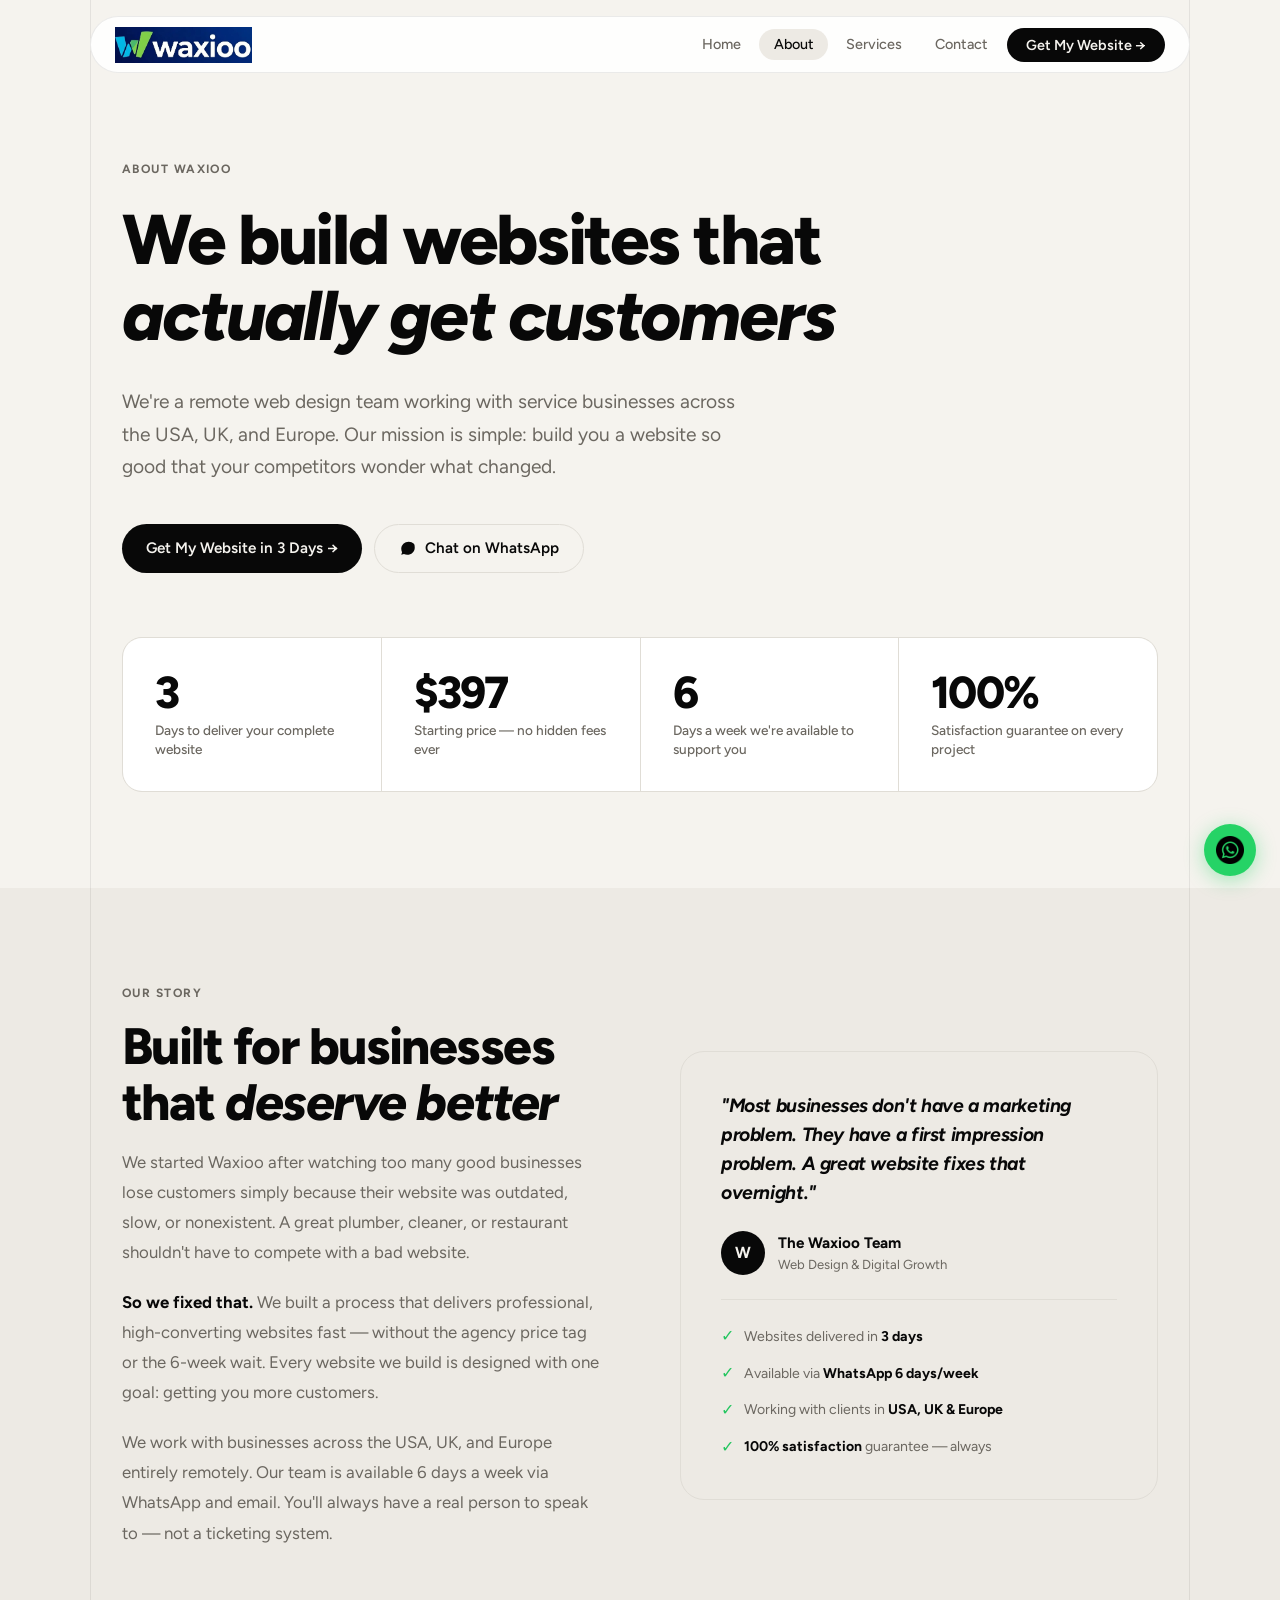
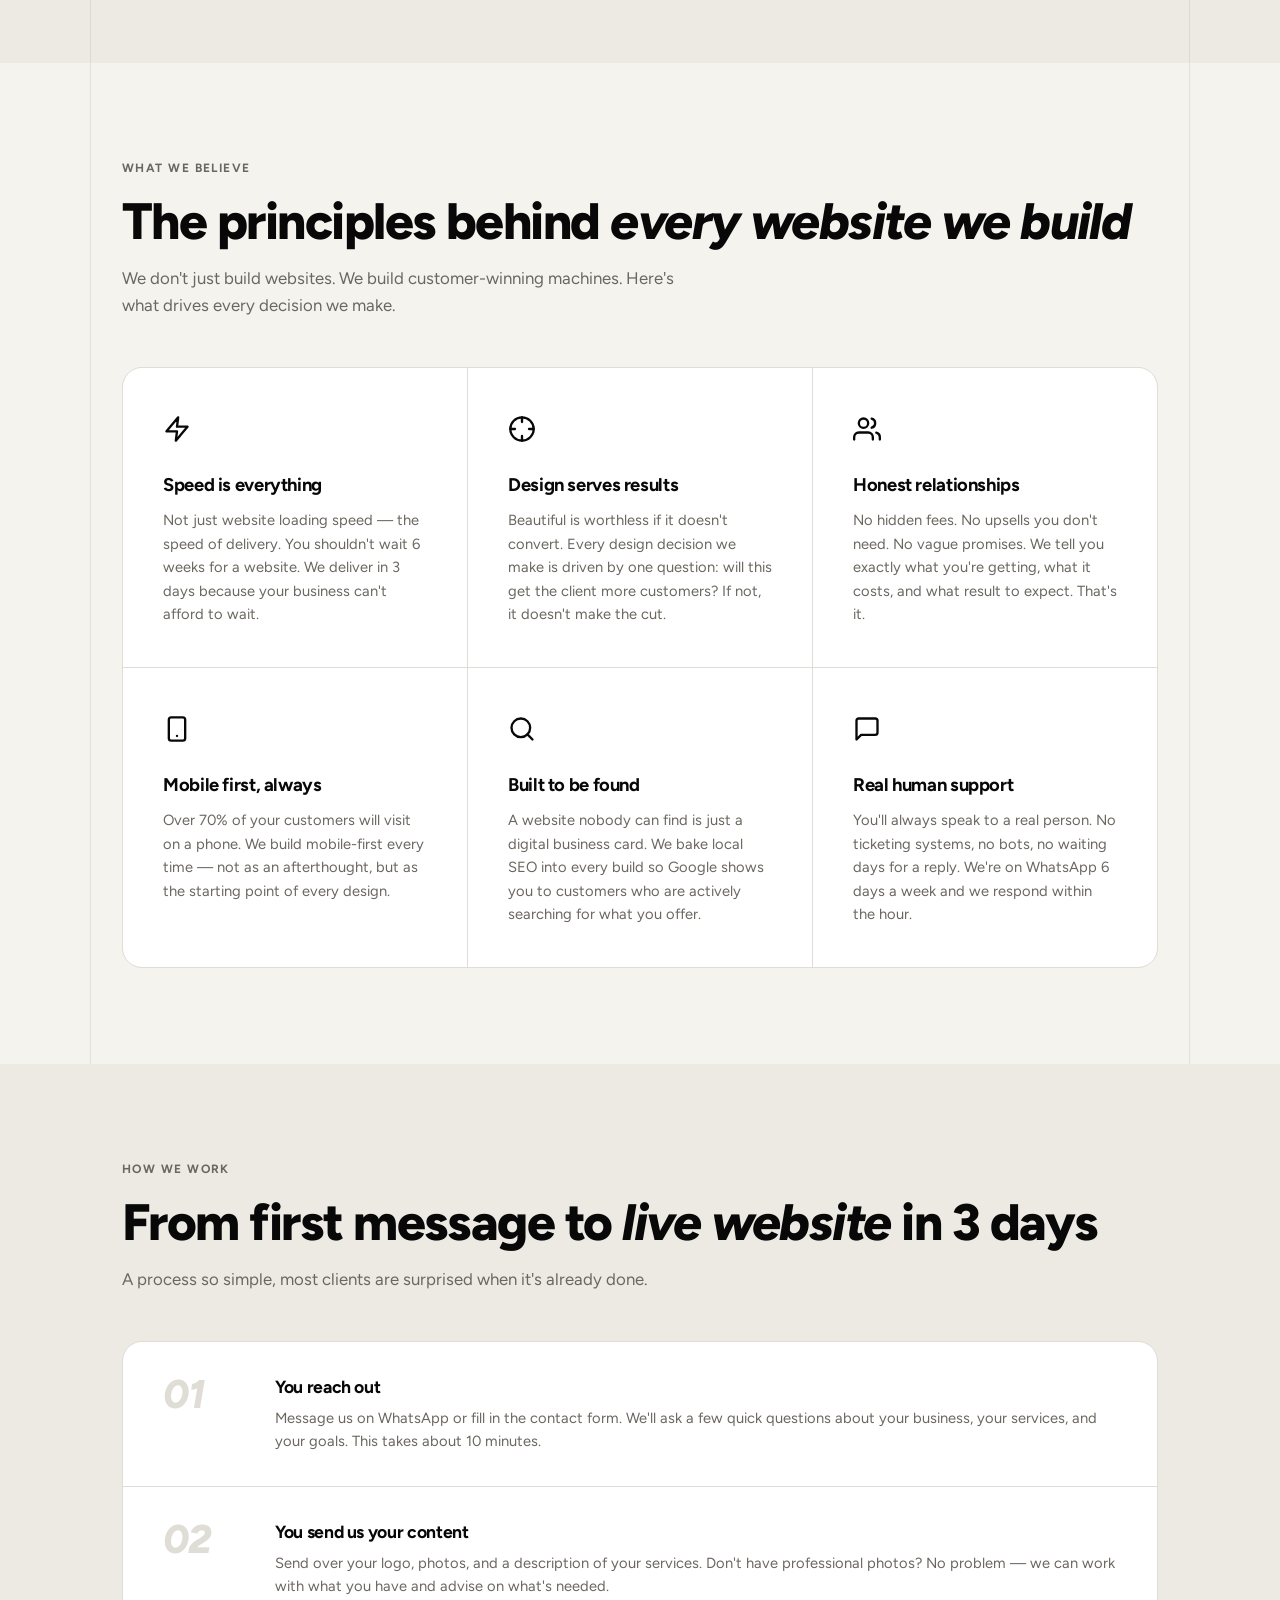
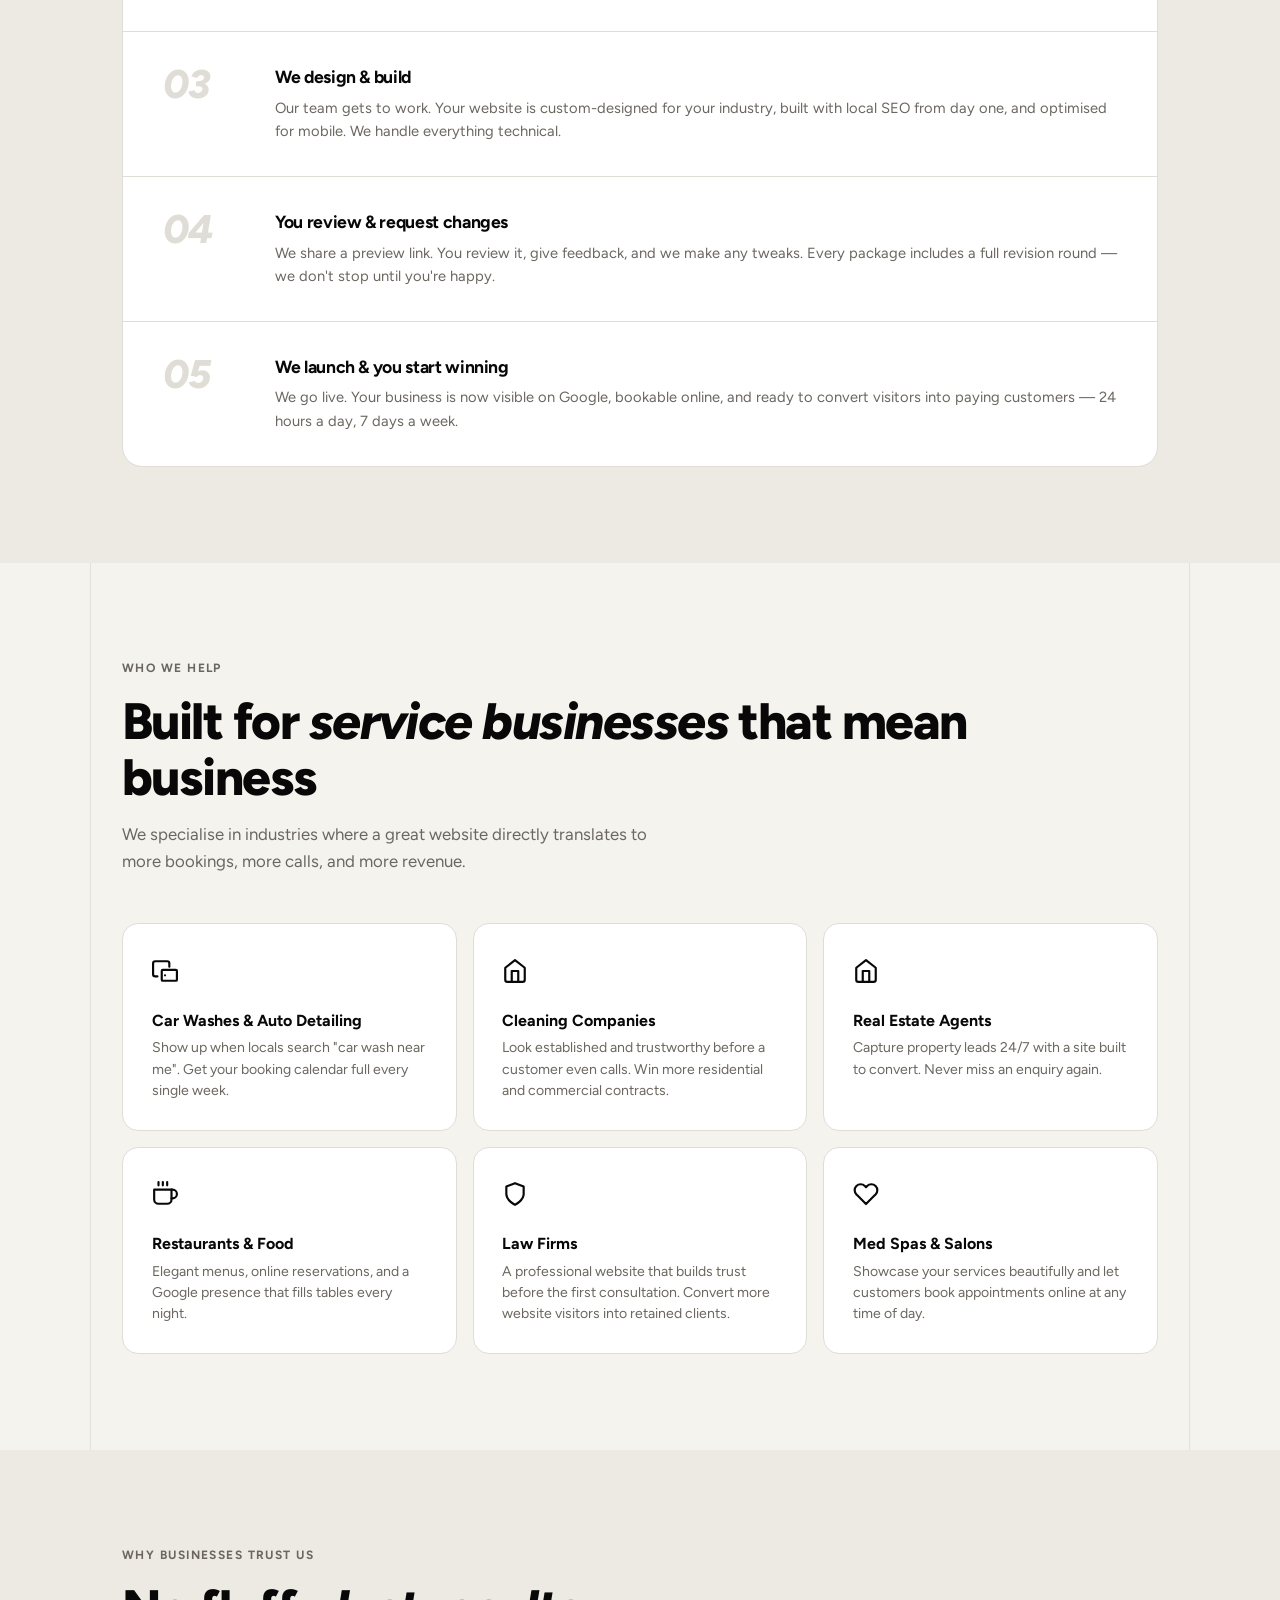
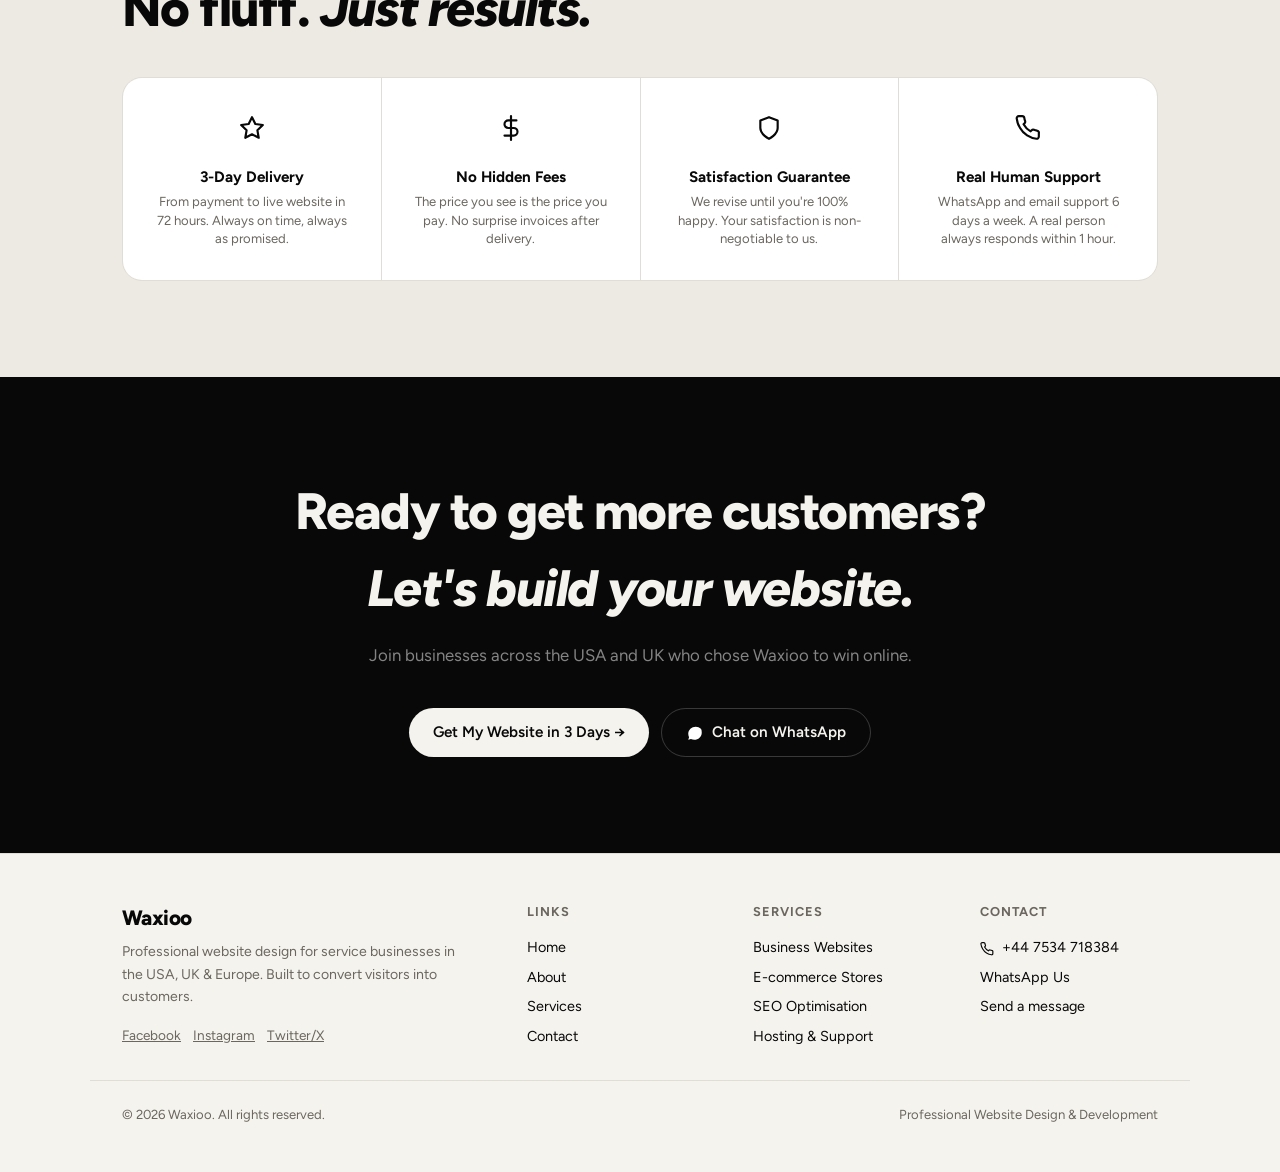
==== about/index.html @ d9176984 "Add files via upload" ====
<!DOCTYPE html>
<html lang="en">
<head>
  <meta charset="UTF-8" />
  <meta name="viewport" content="width=device-width, initial-scale=1.0" />
  <meta name="description" content="About Waxioo — We build high-converting websites for service businesses in the USA & UK. Fast, professional, and delivered in 3 days." />
  <meta property="og:title" content="About Waxioo | Professional Web Design" />
  <meta property="og:url" content="https://waxioo.com/about" />
  <title>About Waxioo | Professional Web Design</title>
  <link rel="icon" href="../favicon.png" type="image/png">

  <script async src="https://www.googletagmanager.com/gtag/js?id=G-94SELJ5WSD"></script>
  <script>
    window.dataLayer = window.dataLayer || [];
    function gtag() { dataLayer.push(arguments); }
    gtag('js', new Date());
    gtag('config', 'G-94SELJ5WSD');
  </script>

  <link rel="preconnect" href="https://fonts.googleapis.com">
  <link rel="preconnect" href="https://fonts.gstatic.com" crossorigin>
  <link href="https://fonts.googleapis.com/css2?family=Figtree:ital,wght@0,300;0,400;0,500;0,600;0,700;0,800;1,400;1,600;1,700&display=swap" rel="stylesheet">

  <style>
    *, *::before, *::after { box-sizing: border-box; margin: 0; padding: 0; }

    :root {
      --black: #080808;
      --white: #F5F3EE;
      --white-pure: #ffffff;
      --gray: #EDEAE4;
      --gray2: #E0DDD6;
      --muted: #6b6760;
      --grid-line: rgba(0,0,0,0.07);
      --max: 1100px;
      --pad: 2rem;
    }

    html { scroll-behavior: smooth; }

    body {
      font-family: 'Figtree', -apple-system, sans-serif;
      background: var(--white);
      color: var(--black);
      overflow-x: hidden;
      line-height: 1.5;
    }

    /* Grid lines */
    .grid-wrap { position: relative; }
    .grid-line-left, .grid-line-right {
      position: absolute; top: 0; bottom: 0; width: 1px;
      background: var(--grid-line); pointer-events: none; z-index: 0;
    }
    .grid-line-left  { left: calc((100% - var(--max)) / 2); }
    .grid-line-right { right: calc((100% - var(--max)) / 2); }

    /* NAV */
    .nav {
      position: fixed; top: 1rem; left: 50%; transform: translateX(-50%);
      width: calc(100% - 3rem); max-width: var(--max); z-index: 1000;
      background: rgba(255,255,255,0.88); backdrop-filter: blur(20px);
      -webkit-backdrop-filter: blur(20px); border: 1px solid rgba(0,0,0,0.08);
      border-radius: 100px; padding: 0.6rem 1.5rem;
      display: flex; align-items: center; justify-content: space-between; gap: 1rem;
    }
    .nav-logo { text-decoration: none; display: flex; align-items: center; }
    .nav-logo img { height: 36px; width: auto; display: block; }
    .nav-links { display: flex; align-items: center; gap: 0.25rem; list-style: none; }
    .nav-links a { text-decoration: none; color: var(--muted); font-size: 0.9rem; font-weight: 500; padding: 0.4rem 0.9rem; border-radius: 100px; transition: all 0.15s; }
    .nav-links a:hover, .nav-links a.active { color: var(--black); background: var(--gray); }
    .nav-cta { background: var(--black) !important; color: var(--white) !important; font-weight: 600 !important; padding: 0.5rem 1.2rem !important; }
    .nav-cta:hover { background: #333 !important; }
    .menu-toggle { display: none; flex-direction: column; gap: 5px; background: none; border: none; cursor: pointer; padding: 4px; }
    .menu-toggle span { display: block; width: 22px; height: 2px; background: var(--black); border-radius: 2px; transition: all 0.3s; }

    /* HERO */
    .hero {
      padding: 10rem var(--pad) 6rem;
      max-width: var(--max);
      margin: 0 auto;
      position: relative;
      z-index: 1;
    }

    .hero-eyebrow {
      font-size: 0.75rem; font-weight: 700; letter-spacing: 0.12em;
      text-transform: uppercase; color: var(--muted); margin-bottom: 1.5rem;
    }

    .hero h1 {
      font-size: clamp(2.8rem, 5.5vw, 5rem);
      font-weight: 800; line-height: 1.08;
      letter-spacing: -0.03em; margin-bottom: 2rem;
    }

    .hero h1 em { font-style: italic; }

    .hero-lead {
      font-size: 1.2rem; color: var(--muted); line-height: 1.7;
      max-width: 640px; margin-bottom: 2.5rem;
    }

    .hero-stats {
      display: grid;
      grid-template-columns: repeat(4, 1fr);
      gap: 1px;
      background: var(--gray2);
      border: 1.5px solid var(--gray2);
      border-radius: 20px;
      overflow: hidden;
      margin-top: 4rem;
    }

    .stat-card {
      background: var(--white-pure);
      padding: 2rem;
    }

    .stat-num {
      font-size: 2.8rem; font-weight: 800;
      letter-spacing: -0.04em; line-height: 1;
      margin-bottom: 0.4rem;
    }

    .stat-label {
      font-size: 0.85rem; color: var(--muted); font-weight: 500; line-height: 1.4;
    }

    /* SECTIONS */
    .section { padding: 6rem 0; position: relative; }

    .section-inner {
      max-width: var(--max); margin: 0 auto;
      padding: 0 var(--pad); position: relative; z-index: 1;
    }

    .eyebrow {
      font-size: 0.75rem; font-weight: 700; letter-spacing: 0.12em;
      text-transform: uppercase; color: var(--muted); margin-bottom: 1rem;
    }

    .section-title {
      font-size: clamp(2rem, 4vw, 3.2rem); font-weight: 800;
      letter-spacing: -0.03em; line-height: 1.1; margin-bottom: 1rem;
    }

    .section-title em { font-style: italic; }

    .section-sub {
      color: var(--muted); font-size: 1.05rem;
      max-width: 560px; line-height: 1.6; margin-bottom: 3rem;
    }

    /* STORY SECTION */
    .story-grid {
      display: grid;
      grid-template-columns: 1fr 1fr;
      gap: 5rem;
      align-items: center;
    }

    .story-text p {
      font-size: 1.05rem; color: var(--muted);
      line-height: 1.8; margin-bottom: 1.2rem;
    }

    .story-text p strong { color: var(--black); font-weight: 700; }

    .story-card {
      background: var(--gray);
      border: 1.5px solid var(--gray2);
      border-radius: 24px;
      padding: 2.5rem;
    }

    .story-card-quote {
      font-size: 1.2rem; font-weight: 700;
      line-height: 1.5; letter-spacing: -0.02em;
      margin-bottom: 1.5rem;
      font-style: italic;
    }

    .story-card-author {
      display: flex; align-items: center; gap: 0.8rem;
    }

    .author-avatar {
      width: 44px; height: 44px; border-radius: 50%;
      background: var(--black); color: var(--white);
      display: flex; align-items: center; justify-content: center;
      font-weight: 700; font-size: 1rem; flex-shrink: 0;
    }

    .author-name { font-size: 0.95rem; font-weight: 700; }
    .author-title { font-size: 0.82rem; color: var(--muted); }

    /* VALUES */
    .values-grid {
      display: grid;
      grid-template-columns: repeat(3, 1fr);
      gap: 1px;
      background: var(--gray2);
      border: 1.5px solid var(--gray2);
      border-radius: 20px;
      overflow: hidden;
    }

    .value-card {
      background: var(--white-pure);
      padding: 2.5rem;
    }

    .value-icon { font-size: 2rem; margin-bottom: 1rem; }

    .value-card h3 {
      font-size: 1.15rem; font-weight: 700;
      letter-spacing: -0.02em; margin-bottom: 0.6rem;
    }

    .value-card p {
      font-size: 0.92rem; color: var(--muted);
      line-height: 1.6; margin: 0;
    }

    /* PROCESS */
    .process-list {
      display: flex;
      flex-direction: column;
      gap: 1px;
      background: var(--gray2);
      border: 1.5px solid var(--gray2);
      border-radius: 20px;
      overflow: hidden;
    }

    .process-item {
      background: var(--white-pure);
      padding: 2rem 2.5rem;
      display: grid;
      grid-template-columns: 80px 1fr;
      gap: 2rem;
      align-items: start;
      transition: background 0.15s;
    }

    .process-item:hover { background: var(--gray); }

    .process-num {
      font-size: 2.5rem; font-weight: 800;
      color: var(--gray2); font-style: italic;
      letter-spacing: -0.03em; line-height: 1;
    }

    .process-content h3 {
      font-size: 1.1rem; font-weight: 700;
      margin-bottom: 0.4rem; letter-spacing: -0.02em;
    }

    .process-content p {
      font-size: 0.92rem; color: var(--muted);
      line-height: 1.6; margin: 0;
    }

    /* WHO WE SERVE */
    .niches-grid {
      display: grid;
      grid-template-columns: repeat(3, 1fr);
      gap: 1rem;
    }

    .niche-card {
      border: 1.5px solid var(--gray2);
      border-radius: 16px;
      padding: 1.8rem;
      transition: border-color 0.2s, box-shadow 0.2s;
    }

    .niche-card:hover {
      border-color: #ccc;
      box-shadow: 0 4px 20px rgba(0,0,0,0.06);
    }

    .niche-icon { font-size: 1.8rem; margin-bottom: 0.8rem; }
    .niche-card h3 { font-size: 1rem; font-weight: 700; margin-bottom: 0.3rem; }
    .niche-card p { font-size: 0.88rem; color: var(--muted); margin: 0; line-height: 1.5; }

    /* TRUST BADGES */
    .trust-grid {
      display: grid;
      grid-template-columns: repeat(4, 1fr);
      gap: 1px;
      background: var(--gray2);
      border: 1.5px solid var(--gray2);
      border-radius: 20px;
      overflow: hidden;
    }

    .trust-card {
      background: var(--white-pure);
      padding: 2rem;
      text-align: center;
    }

    .trust-icon { font-size: 1.8rem; margin-bottom: 0.8rem; }
    .trust-card h3 { font-size: 0.95rem; font-weight: 700; margin-bottom: 0.3rem; }
    .trust-card p { font-size: 0.82rem; color: var(--muted); margin: 0; line-height: 1.4; }

    /* CTA BOTTOM */
    .cta-section {
      background: var(--black); color: var(--white);
      padding: 6rem 0; text-align: center;
    }

    .cta-section h2 {
      font-size: clamp(2rem, 4vw, 3.5rem); font-weight: 800;
      letter-spacing: -0.03em; margin-bottom: 1rem; color: var(--white);
    }

    .cta-section h2 em { font-style: italic; }

    .cta-section p { color: rgba(255,255,255,0.5); font-size: 1.05rem; margin-bottom: 2.5rem; }

    .cta-buttons { display: flex; gap: 0.75rem; justify-content: center; flex-wrap: wrap; }

    .btn {
      display: inline-flex; align-items: center; gap: 0.5rem;
      padding: 0.75rem 1.5rem; border-radius: 100px; font-size: 0.95rem;
      font-weight: 600; text-decoration: none; transition: all 0.15s ease;
      white-space: nowrap; font-family: inherit; cursor: pointer; border: none;
    }

    .btn-white { background: var(--white); color: var(--black); }
    .btn-white:hover { background: #eee; transform: translateY(-1px); }
    .btn-ghost { background: transparent; color: var(--white); border: 1.5px solid rgba(255,255,255,0.2); }
    .btn-ghost:hover { border-color: rgba(255,255,255,0.5); }
    .btn-black { background: var(--black); color: var(--white); }
    .btn-black:hover { background: #222; transform: translateY(-1px); }
    .btn-outline { background: transparent; color: var(--black); border: 1.5px solid var(--gray2); }
    .btn-outline:hover { background: var(--gray); }

    /* FOOTER */
    .footer { border-top: 1px solid var(--gray2); padding: 3rem 0; }
    .footer-inner {
      max-width: var(--max); margin: 0 auto; padding: 0 var(--pad);
      display: grid; grid-template-columns: 2fr 1fr 1fr 1fr; gap: 3rem;
    }
    .footer-brand h3 { font-size: 1.3rem; font-weight: 800; letter-spacing: -0.03em; margin-bottom: 0.5rem; }
    .footer-brand p { font-size: 0.88rem; color: var(--muted); line-height: 1.6; margin-bottom: 1rem; }
    .footer-col h4 { font-size: 0.8rem; font-weight: 700; letter-spacing: 0.08em; text-transform: uppercase; color: var(--muted); margin-bottom: 1rem; }
    .footer-col ul { list-style: none; display: flex; flex-direction: column; gap: 0.5rem; }
    .footer-col ul li a { text-decoration: none; font-size: 0.9rem; color: var(--black); transition: color 0.15s; }
    .footer-col ul li a:hover { color: var(--muted); }
    .footer-col ul li { font-size: 0.9rem; color: var(--black); }
    .footer-bottom {
      max-width: var(--max); margin: 2rem auto 0; padding: 1.5rem var(--pad) 0;
      border-top: 1px solid var(--gray2); display: flex;
      justify-content: space-between; align-items: center;
      font-size: 0.82rem; color: var(--muted);
    }

    /* WHATSAPP FLOAT */
    .wa-float {
      position: fixed; bottom: 1.5rem; right: 1.5rem; z-index: 999;
      width: 52px; height: 52px; background: #25d366; border-radius: 50%;
      display: flex; align-items: center; justify-content: center;
      box-shadow: 0 4px 20px rgba(37,211,102,0.4); transition: transform 0.2s;
    }
    .wa-float:hover { transform: scale(1.08); }
    .wa-float img { width: 28px; height: 28px; }
    .wa-tooltip {
      position: absolute; right: 60px; background: var(--black); color: var(--white);
      font-size: 0.78rem; font-weight: 600; padding: 0.4rem 0.8rem;
      border-radius: 8px; white-space: nowrap; opacity: 0;
      pointer-events: none; transition: opacity 0.2s;
    }
    .wa-float:hover .wa-tooltip { opacity: 1; }

    /* REVEAL */
    .reveal { opacity: 0; transform: translateY(24px); transition: opacity 0.7s ease, transform 0.7s ease; }
    .reveal.active { opacity: 1; transform: translateY(0); }
    .delay-1 { transition-delay: 0.1s; }
    .delay-2 { transition-delay: 0.2s; }
    .delay-3 { transition-delay: 0.3s; }
    .delay-4 { transition-delay: 0.4s; }

    /* MOBILE */
    @media (max-width: 768px) {
      .nav-links { display: none; }
      .menu-toggle { display: flex; }
      .nav-links.active {
  display: flex !important;
  flex-direction: column;
  position: absolute;
  top: calc(100% + 0.5rem);
  left: 0; right: 0;
  background: var(--white-pure);
  align-items: center;
  justify-content: flex-start;
  padding: 1.5rem;
  gap: 0.5rem;
  z-index: 1001;
  list-style: none;
  border-radius: 16px;
  border: 1px solid var(--gray2);
  box-shadow: 0 8px 30px rgba(0,0,0,0.08);
}
      .nav-links.active a { font-size: 1.2rem; padding: 0.6rem 1.5rem; }
      .hero { padding: 7rem var(--pad) 3rem; }
      .hero-stats { grid-template-columns: repeat(2, 1fr); }
      .story-grid { grid-template-columns: 1fr; gap: 3rem; }
      .values-grid { grid-template-columns: 1fr; }
      .niches-grid { grid-template-columns: 1fr 1fr; }
      .trust-grid { grid-template-columns: repeat(2, 1fr); }
      .process-item { grid-template-columns: 50px 1fr; gap: 1rem; }
      .section { padding: 4rem 0; }
      .footer-inner { grid-template-columns: 1fr 1fr; gap: 2rem; }
      .footer-bottom { flex-direction: column; gap: 0.5rem; text-align: center; }
      .grid-line-left, .grid-line-right { display: none; }
    }

    @media (max-width: 480px) {
      .hero-stats { grid-template-columns: 1fr 1fr; }
      .niches-grid { grid-template-columns: 1fr; }
      .trust-grid { grid-template-columns: 1fr 1fr; }
      .footer-inner { grid-template-columns: 1fr; }
      .section-inner { padding: 0 1.25rem; }
    }
  </style>
</head>

<body>

  <!-- NAV -->
  <nav class="nav" id="header">
    <a href="/" class="nav-logo"><img src="../images/waxio-logo.jpg" alt="Waxioo"></a>
    <button class="menu-toggle" id="menuToggle" aria-label="Toggle menu">
      <span></span><span></span><span></span>
    </button>
    <ul class="nav-links" id="navMenu">
      <li><a href="/">Home</a></li>
      <li><a href="/about/" class="active">About</a></li>
      <li><a href="/services/">Services</a></li>
      <li><a href="/contact/">Contact</a></li>
      <li><a href="/contact/" class="nav-cta">Get My Website →</a></li>
    </ul>
  </nav>

  <!-- WHATSAPP FLOAT -->
  <a href="https://wa.me/447534718384?text=Hi!%20I'm%20interested%20in%20a%20business%20website" class="wa-float" target="_blank" rel="noopener">
    <span class="wa-tooltip">Chat — We reply within 1 hour</span>
    <img src="../images/whatsapp.png" alt="WhatsApp">
  </a>

  <!-- HERO -->
  <div class="grid-wrap">
    <div class="grid-line-left"></div>
    <div class="grid-line-right"></div>
    <div class="hero">
      <div class="hero-eyebrow reveal">About Waxioo</div>
      <h1 class="reveal delay-1">We build websites that<br><em>actually get customers</em></h1>
      <p class="hero-lead reveal delay-2">We're a remote web design team working with service businesses across the USA, UK, and Europe. Our mission is simple: build you a website so good that your competitors wonder what changed.</p>
      <div style="display:flex;gap:0.75rem;flex-wrap:wrap;" class="reveal delay-3">
        <a href="/contact/" class="btn btn-black">Get My Website in 3 Days →</a>
        <a href="https://wa.me/447534718384" class="btn btn-outline" target="_blank" rel="noopener">
          <svg width="18" height="18" viewBox="0 0 24 24" fill="none" xmlns="http://www.w3.org/2000/svg"><path d="M21 11.5C21 16.75 16.52 21 11 21C9.43 21 7.94 20.63 6.61 20L3 21L4.06 17.67C3.4 16.31 3 14.75 3 13.1C3 7.85 7.48 3.6 13 3.6C15.66 3.6 18.06 4.64 19.8 6.33C20.87 7.37 21 10.05 21 11.5Z" fill="currentColor"/></svg>
          Chat on WhatsApp
        </a>
      </div>

      <!-- STATS -->
      <div class="hero-stats reveal delay-3">
        <div class="stat-card">
          <div class="stat-num">3</div>
          <div class="stat-label">Days to deliver your complete website</div>
        </div>
        <div class="stat-card">
          <div class="stat-num">$397</div>
          <div class="stat-label">Starting price — no hidden fees ever</div>
        </div>
        <div class="stat-card">
          <div class="stat-num">6</div>
          <div class="stat-label">Days a week we're available to support you</div>
        </div>
        <div class="stat-card">
          <div class="stat-num">100%</div>
          <div class="stat-label">Satisfaction guarantee on every project</div>
        </div>
      </div>
    </div>
  </div>

  <!-- STORY -->
  <section class="section grid-wrap" style="background: var(--gray);">
    <div class="grid-line-left"></div>
    <div class="grid-line-right"></div>
    <div class="section-inner">
      <div class="story-grid">
        <div class="story-text">
          <div class="eyebrow reveal">Our story</div>
          <h2 class="section-title reveal delay-1">Built for businesses that <em>deserve better</em></h2>
          <p class="reveal delay-2">We started Waxioo after watching too many good businesses lose customers simply because their website was outdated, slow, or nonexistent. A great plumber, cleaner, or restaurant shouldn't have to compete with a bad website.</p>
          <p class="reveal delay-2"><strong>So we fixed that.</strong> We built a process that delivers professional, high-converting websites fast — without the agency price tag or the 6-week wait. Every website we build is designed with one goal: getting you more customers.</p>
          <p class="reveal delay-3">We work with businesses across the USA, UK, and Europe entirely remotely. Our team is available 6 days a week via WhatsApp and email. You'll always have a real person to speak to — not a ticketing system.</p>
        </div>
        <div class="story-card reveal delay-2">
          <div class="story-card-quote">"Most businesses don't have a marketing problem. They have a first impression problem. A great website fixes that overnight."</div>
          <div class="story-card-author">
            <div class="author-avatar">W</div>
            <div>
              <div class="author-name">The Waxioo Team</div>
              <div class="author-title">Web Design & Digital Growth</div>
            </div>
          </div>
          <div style="height:1px;background:var(--gray2);margin:1.5rem 0;"></div>
          <div style="display:flex;flex-direction:column;gap:0.8rem;">
            <div style="display:flex;align-items:center;gap:0.6rem;font-size:0.88rem;">
              <span style="color:#22c55e;font-size:1rem;">✓</span>
              <span style="color:var(--muted);">Websites delivered in <strong style="color:var(--black);">3 days</strong></span>
            </div>
            <div style="display:flex;align-items:center;gap:0.6rem;font-size:0.88rem;">
              <span style="color:#22c55e;font-size:1rem;">✓</span>
              <span style="color:var(--muted);">Available via <strong style="color:var(--black);">WhatsApp 6 days/week</strong></span>
            </div>
            <div style="display:flex;align-items:center;gap:0.6rem;font-size:0.88rem;">
              <span style="color:#22c55e;font-size:1rem;">✓</span>
              <span style="color:var(--muted);">Working with clients in <strong style="color:var(--black);">USA, UK & Europe</strong></span>
            </div>
            <div style="display:flex;align-items:center;gap:0.6rem;font-size:0.88rem;">
              <span style="color:#22c55e;font-size:1rem;">✓</span>
              <span style="color:var(--muted);"><strong style="color:var(--black);">100% satisfaction</strong> guarantee — always</span>
            </div>
          </div>
        </div>
      </div>
    </div>
  </section>

  <!-- VALUES -->
  <section class="section grid-wrap">
    <div class="grid-line-left"></div>
    <div class="grid-line-right"></div>
    <div class="section-inner">
      <div class="eyebrow reveal">What we believe</div>
      <h2 class="section-title reveal delay-1">The principles behind <em>every website we build</em></h2>
      <p class="section-sub reveal delay-2">We don't just build websites. We build customer-winning machines. Here's what drives every decision we make.</p>
      <div class="values-grid reveal delay-2">
        <div class="value-card">
          <div class="value-icon"><svg width="28" height="28" viewBox="0 0 24 24" fill="none" stroke="currentColor" stroke-width="2" stroke-linecap="round" stroke-linejoin="round"><polygon points="13 2 3 14 12 14 11 22 21 10 12 10 13 2"/></svg></div>
          <h3>Speed is everything</h3>
          <p>Not just website loading speed — the speed of delivery. You shouldn't wait 6 weeks for a website. We deliver in 3 days because your business can't afford to wait.</p>
        </div>
        <div class="value-card">
          <div class="value-icon"><svg width="28" height="28" viewBox="0 0 24 24" fill="none" stroke="currentColor" stroke-width="2" stroke-linecap="round" stroke-linejoin="round"><circle cx="12" cy="12" r="10"/><line x1="22" y1="12" x2="18" y2="12"/><line x1="6" y1="12" x2="2" y2="12"/><line x1="12" y1="2" x2="12" y2="6"/><line x1="12" y1="18" x2="12" y2="22"/></svg></div>
          <h3>Design serves results</h3>
          <p>Beautiful is worthless if it doesn't convert. Every design decision we make is driven by one question: will this get the client more customers? If not, it doesn't make the cut.</p>
        </div>
        <div class="value-card">
          <div class="value-icon"><svg width="28" height="28" viewBox="0 0 24 24" fill="none" stroke="currentColor" stroke-width="2" stroke-linecap="round" stroke-linejoin="round"><path d="M17 21v-2a4 4 0 0 0-4-4H5a4 4 0 0 0-4 4v2"/><circle cx="9" cy="7" r="4"/><path d="M23 21v-2a4 4 0 0 0-3-3.87"/><path d="M16 3.13a4 4 0 0 1 0 7.75"/></svg></div>
          <h3>Honest relationships</h3>
          <p>No hidden fees. No upsells you don't need. No vague promises. We tell you exactly what you're getting, what it costs, and what result to expect. That's it.</p>
        </div>
        <div class="value-card">
          <div class="value-icon"><svg width="28" height="28" viewBox="0 0 24 24" fill="none" stroke="currentColor" stroke-width="2" stroke-linecap="round" stroke-linejoin="round"><rect x="5" y="2" width="14" height="20" rx="2" ry="2"/><line x1="12" y1="18" x2="12.01" y2="18"/></svg></div>
          <h3>Mobile first, always</h3>
          <p>Over 70% of your customers will visit on a phone. We build mobile-first every time — not as an afterthought, but as the starting point of every design.</p>
        </div>
        <div class="value-card">
          <div class="value-icon"><svg width="28" height="28" viewBox="0 0 24 24" fill="none" stroke="currentColor" stroke-width="2" stroke-linecap="round" stroke-linejoin="round"><circle cx="11" cy="11" r="8"/><line x1="21" y1="21" x2="16.65" y2="16.65"/></svg></div>
          <h3>Built to be found</h3>
          <p>A website nobody can find is just a digital business card. We bake local SEO into every build so Google shows you to customers who are actively searching for what you offer.</p>
        </div>
        <div class="value-card">
          <div class="value-icon"><svg width="28" height="28" viewBox="0 0 24 24" fill="none" stroke="currentColor" stroke-width="2" stroke-linecap="round" stroke-linejoin="round"><path d="M21 15a2 2 0 0 1-2 2H7l-4 4V5a2 2 0 0 1 2-2h14a2 2 0 0 1 2 2z"/></svg></div>
          <h3>Real human support</h3>
          <p>You'll always speak to a real person. No ticketing systems, no bots, no waiting days for a reply. We're on WhatsApp 6 days a week and we respond within the hour.</p>
        </div>
      </div>
    </div>
  </section>

  <!-- OUR PROCESS -->
  <section class="section" style="background: var(--gray);">
    <div class="section-inner">
      <div class="eyebrow reveal">How we work</div>
      <h2 class="section-title reveal delay-1">From first message to <em>live website</em> in 3 days</h2>
      <p class="section-sub reveal delay-2">A process so simple, most clients are surprised when it's already done.</p>
      <div class="process-list reveal delay-2">
        <div class="process-item">
          <div class="process-num">01</div>
          <div class="process-content">
            <h3>You reach out</h3>
            <p>Message us on WhatsApp or fill in the contact form. We'll ask a few quick questions about your business, your services, and your goals. This takes about 10 minutes.</p>
          </div>
        </div>
        <div class="process-item">
          <div class="process-num">02</div>
          <div class="process-content">
            <h3>You send us your content</h3>
            <p>Send over your logo, photos, and a description of your services. Don't have professional photos? No problem — we can work with what you have and advise on what's needed.</p>
          </div>
        </div>
        <div class="process-item">
          <div class="process-num">03</div>
          <div class="process-content">
            <h3>We design & build</h3>
            <p>Our team gets to work. Your website is custom-designed for your industry, built with local SEO from day one, and optimised for mobile. We handle everything technical.</p>
          </div>
        </div>
        <div class="process-item">
          <div class="process-num">04</div>
          <div class="process-content">
            <h3>You review & request changes</h3>
            <p>We share a preview link. You review it, give feedback, and we make any tweaks. Every package includes a full revision round — we don't stop until you're happy.</p>
          </div>
        </div>
        <div class="process-item">
          <div class="process-num">05</div>
          <div class="process-content">
            <h3>We launch & you start winning</h3>
            <p>We go live. Your business is now visible on Google, bookable online, and ready to convert visitors into paying customers — 24 hours a day, 7 days a week.</p>
          </div>
        </div>
      </div>
    </div>
  </section>

  <!-- WHO WE SERVE -->
  <section class="section grid-wrap">
    <div class="grid-line-left"></div>
    <div class="grid-line-right"></div>
    <div class="section-inner">
      <div class="eyebrow reveal">Who we help</div>
      <h2 class="section-title reveal delay-1">Built for <em>service businesses</em> that mean business</h2>
      <p class="section-sub reveal delay-2">We specialise in industries where a great website directly translates to more bookings, more calls, and more revenue.</p>
      <div class="niches-grid">
        <div class="niche-card reveal delay-1" style="background: var(--white-pure);">
          <div class="niche-icon"><svg width="26" height="26" viewBox="0 0 24 24" fill="none" stroke="currentColor" stroke-width="2" stroke-linecap="round" stroke-linejoin="round"><path d="M5 17H3a2 2 0 0 1-2-2V5a2 2 0 0 1 2-2h11a2 2 0 0 1 2 2v3"/><rect x="9" y="11" width="14" height="10" rx="1"/><line x1="12" y1="16" x2="12" y2="16"/></svg></div>
          <h3>Car Washes &amp; Auto Detailing</h3>
          <p>Show up when locals search "car wash near me". Get your booking calendar full every single week.</p>
        </div>
        <div class="niche-card reveal delay-2" style="background: var(--white-pure);">
          <div class="niche-icon"><svg width="26" height="26" viewBox="0 0 24 24" fill="none" stroke="currentColor" stroke-width="2" stroke-linecap="round" stroke-linejoin="round"><path d="M3 9l9-7 9 7v11a2 2 0 0 1-2 2H5a2 2 0 0 1-2-2z"/><polyline points="9 22 9 12 15 12 15 22"/></svg></div>
          <h3>Cleaning Companies</h3>
          <p>Look established and trustworthy before a customer even calls. Win more residential and commercial contracts.</p>
        </div>
        <div class="niche-card reveal delay-3" style="background: var(--white-pure);">
          <div class="niche-icon"><svg width="26" height="26" viewBox="0 0 24 24" fill="none" stroke="currentColor" stroke-width="2" stroke-linecap="round" stroke-linejoin="round"><path d="M3 9l9-7 9 7v11a2 2 0 0 1-2 2H5a2 2 0 0 1-2-2z"/><polyline points="9 22 9 12 15 12 15 22"/></svg></div>
          <h3>Real Estate Agents</h3>
          <p>Capture property leads 24/7 with a site built to convert. Never miss an enquiry again.</p>
        </div>
        <div class="niche-card reveal delay-1" style="background: var(--white-pure);">
          <div class="niche-icon"><svg width="26" height="26" viewBox="0 0 24 24" fill="none" stroke="currentColor" stroke-width="2" stroke-linecap="round" stroke-linejoin="round"><path d="M18 8h1a4 4 0 0 1 0 8h-1"/><path d="M2 8h16v9a4 4 0 0 1-4 4H6a4 4 0 0 1-4-4V8z"/><line x1="6" y1="1" x2="6" y2="4"/><line x1="10" y1="1" x2="10" y2="4"/><line x1="14" y1="1" x2="14" y2="4"/></svg></div>
          <h3>Restaurants &amp; Food</h3>
          <p>Elegant menus, online reservations, and a Google presence that fills tables every night.</p>
        </div>
        <div class="niche-card reveal delay-2" style="background: var(--white-pure);">
          <div class="niche-icon"><svg width="26" height="26" viewBox="0 0 24 24" fill="none" stroke="currentColor" stroke-width="2" stroke-linecap="round" stroke-linejoin="round"><path d="M12 22s8-4 8-10V5l-8-3-8 3v7c0 6 8 10 8 10z"/></svg></div>
          <h3>Law Firms</h3>
          <p>A professional website that builds trust before the first consultation. Convert more website visitors into retained clients.</p>
        </div>
        <div class="niche-card reveal delay-3" style="background: var(--white-pure);">
          <div class="niche-icon"><svg width="26" height="26" viewBox="0 0 24 24" fill="none" stroke="currentColor" stroke-width="2" stroke-linecap="round" stroke-linejoin="round"><path d="M20.84 4.61a5.5 5.5 0 0 0-7.78 0L12 5.67l-1.06-1.06a5.5 5.5 0 0 0-7.78 7.78l1.06 1.06L12 21.23l7.78-7.78 1.06-1.06a5.5 5.5 0 0 0 0-7.78z"/></svg></div>
          <h3>Med Spas &amp; Salons</h3>
          <p>Showcase your services beautifully and let customers book appointments online at any time of day.</p>
        </div>
      </div>
    </div>
  </section>

  <!-- TRUST BADGES -->
  <section class="section" style="background: var(--gray);">
    <div class="section-inner">
      <div class="eyebrow reveal">Why businesses trust us</div>
      <h2 class="section-title reveal delay-1">No fluff. <em>Just results.</em></h2>
      <div class="trust-grid reveal delay-2" style="margin-top:2.5rem;">
        <div class="trust-card">
          <div class="trust-icon"><svg width="26" height="26" viewBox="0 0 24 24" fill="none" stroke="currentColor" stroke-width="2" stroke-linecap="round" stroke-linejoin="round"><polygon points="12 2 15.09 8.26 22 9.27 17 14.14 18.18 21.02 12 17.77 5.82 21.02 7 14.14 2 9.27 8.91 8.26 12 2"/></svg></div>
          <h3>3-Day Delivery</h3>
          <p>From payment to live website in 72 hours. Always on time, always as promised.</p>
        </div>
        <div class="trust-card">
          <div class="trust-icon"><svg width="26" height="26" viewBox="0 0 24 24" fill="none" stroke="currentColor" stroke-width="2" stroke-linecap="round" stroke-linejoin="round"><line x1="12" y1="1" x2="12" y2="23"/><path d="M17 5H9.5a3.5 3.5 0 0 0 0 7h5a3.5 3.5 0 0 1 0 7H6"/></svg></div>
          <h3>No Hidden Fees</h3>
          <p>The price you see is the price you pay. No surprise invoices after delivery.</p>
        </div>
        <div class="trust-card">
          <div class="trust-icon"><svg width="26" height="26" viewBox="0 0 24 24" fill="none" stroke="currentColor" stroke-width="2" stroke-linecap="round" stroke-linejoin="round"><path d="M12 22s8-4 8-10V5l-8-3-8 3v7c0 6 8 10 8 10z"/></svg></div>
          <h3>Satisfaction Guarantee</h3>
          <p>We revise until you're 100% happy. Your satisfaction is non-negotiable to us.</p>
        </div>
        <div class="trust-card">
          <div class="trust-icon"><svg width="26" height="26" viewBox="0 0 24 24" fill="none" stroke="currentColor" stroke-width="2" stroke-linecap="round" stroke-linejoin="round"><path d="M22 16.92v3a2 2 0 0 1-2.18 2 19.79 19.79 0 0 1-8.63-3.07A19.5 19.5 0 0 1 4.69 12 19.79 19.79 0 0 1 1.61 3.38 2 2 0 0 1 3.59 1h3a2 2 0 0 1 2 1.72c.127.96.361 1.903.7 2.81a2 2 0 0 1-.45 2.11L7.91 8.6a16 16 0 0 0 6.5 6.5l.96-.96a2 2 0 0 1 2.11-.45c.907.339 1.85.573 2.81.7A2 2 0 0 1 22 16.92z"/></svg></div>
          <h3>Real Human Support</h3>
          <p>WhatsApp and email support 6 days a week. A real person always responds within 1 hour.</p>
        </div>
      </div>
    </div>
  </section>

  <!-- CTA -->
  <section class="cta-section">
    <div class="section-inner">
      <h2 class="reveal">Ready to get more customers?<br><em>Let's build your website.</em></h2>
      <p class="reveal delay-1">Join businesses across the USA and UK who chose Waxioo to win online.</p>
      <div class="cta-buttons reveal delay-2">
        <a href="/contact/" class="btn btn-white">Get My Website in 3 Days →</a>
        <a href="https://wa.me/447534718384" class="btn btn-ghost" target="_blank" rel="noopener">
          <svg width="18" height="18" viewBox="0 0 24 24" fill="white" xmlns="http://www.w3.org/2000/svg"><path d="M21 11.5C21 16.75 16.52 21 11 21C9.43 21 7.94 20.63 6.61 20L3 21L4.06 17.67C3.4 16.31 3 14.75 3 13.1C3 7.85 7.48 3.6 13 3.6C15.66 3.6 18.06 4.64 19.8 6.33C20.87 7.37 21 10.05 21 11.5Z"/></svg>
          Chat on WhatsApp
        </a>
      </div>
    </div>
  </section>

  <!-- FOOTER -->
  <footer class="footer">
    <div class="footer-inner">
      <div class="footer-brand">
        <h3>Waxioo</h3>
        <p>Professional website design for service businesses in the USA, UK & Europe. Built to convert visitors into customers.</p>
        <div style="display:flex;gap:0.75rem;align-items:center;">
          <a href="https://www.facebook.com/waxiooo" target="_blank" rel="noopener" style="color:var(--muted);font-size:0.85rem;">Facebook</a>
          <a href="https://www.instagram.com/waxiooo" target="_blank" rel="noopener" style="color:var(--muted);font-size:0.85rem;">Instagram</a>
          <a href="https://x.com/waxio0" target="_blank" rel="noopener" style="color:var(--muted);font-size:0.85rem;">Twitter/X</a>
        </div>
      </div>
      <div class="footer-col">
        <h4>Links</h4>
        <ul>
          <li><a href="/">Home</a></li>
          <li><a href="/about/">About</a></li>
          <li><a href="/services/">Services</a></li>
          <li><a href="/contact/">Contact</a></li>
        </ul>
      </div>
      <div class="footer-col">
        <h4>Services</h4>
        <ul>
          <li><a href="/services/">Business Websites</a></li>
          <li><a href="/services/">E-commerce Stores</a></li>
          <li><a href="/services/">SEO Optimisation</a></li>
          <li><a href="/services/">Hosting & Support</a></li>
        </ul>
      </div>
      <div class="footer-col">
        <h4>Contact</h4>
        <ul>
          <li><svg width="14" height="14" viewBox="0 0 24 24" fill="none" stroke="currentColor" stroke-width="2" stroke-linecap="round" stroke-linejoin="round" style="vertical-align:middle;margin-right:4px"><path d="M22 16.92v3a2 2 0 0 1-2.18 2 19.79 19.79 0 0 1-8.63-3.07A19.5 19.5 0 0 1 4.69 12 19.79 19.79 0 0 1 1.61 3.38 2 2 0 0 1 3.59 1h3a2 2 0 0 1 2 1.72c.127.96.361 1.903.7 2.81a2 2 0 0 1-.45 2.11L7.91 8.6a16 16 0 0 0 6.5 6.5l.96-.96a2 2 0 0 1 2.11-.45c.907.339 1.85.573 2.81.7A2 2 0 0 1 22 16.92z"/></svg> +44 7534 718384</li>
          <li><a href="https://wa.me/447534718384" target="_blank" rel="noopener">WhatsApp Us</a></li>
          <li><a href="/contact/">Send a message</a></li>
        </ul>
      </div>
    </div>
    <div class="footer-bottom">
      <div>© 2026 Waxioo. All rights reserved.</div>
      <div>Professional Website Design & Development</div>
    </div>
  </footer>

  <script>
    // Mobile menu
    const toggle = document.getElementById('menuToggle');
    const menu = document.getElementById('navMenu');
    function closeMenu() {
      if (menu) { menu.classList.remove('active'); document.body.style.overflow = ''; }
    }
    if (toggle && menu) {
      toggle.addEventListener('click', () => {
        menu.classList.toggle('active');
        document.body.style.overflow = menu.classList.contains('active') ? 'hidden' : '';
      });
      menu.querySelectorAll('a').forEach(a => a.addEventListener('click', closeMenu));
    }

    // Reveal on scroll
    const observer = new IntersectionObserver((entries) => {
      entries.forEach(e => { if (e.isIntersecting) { e.target.classList.add('active'); observer.unobserve(e.target); } });
    }, { threshold: 0.1 });
    document.querySelectorAll('.reveal').forEach(el => observer.observe(el));
  </script>
</body>
</html>
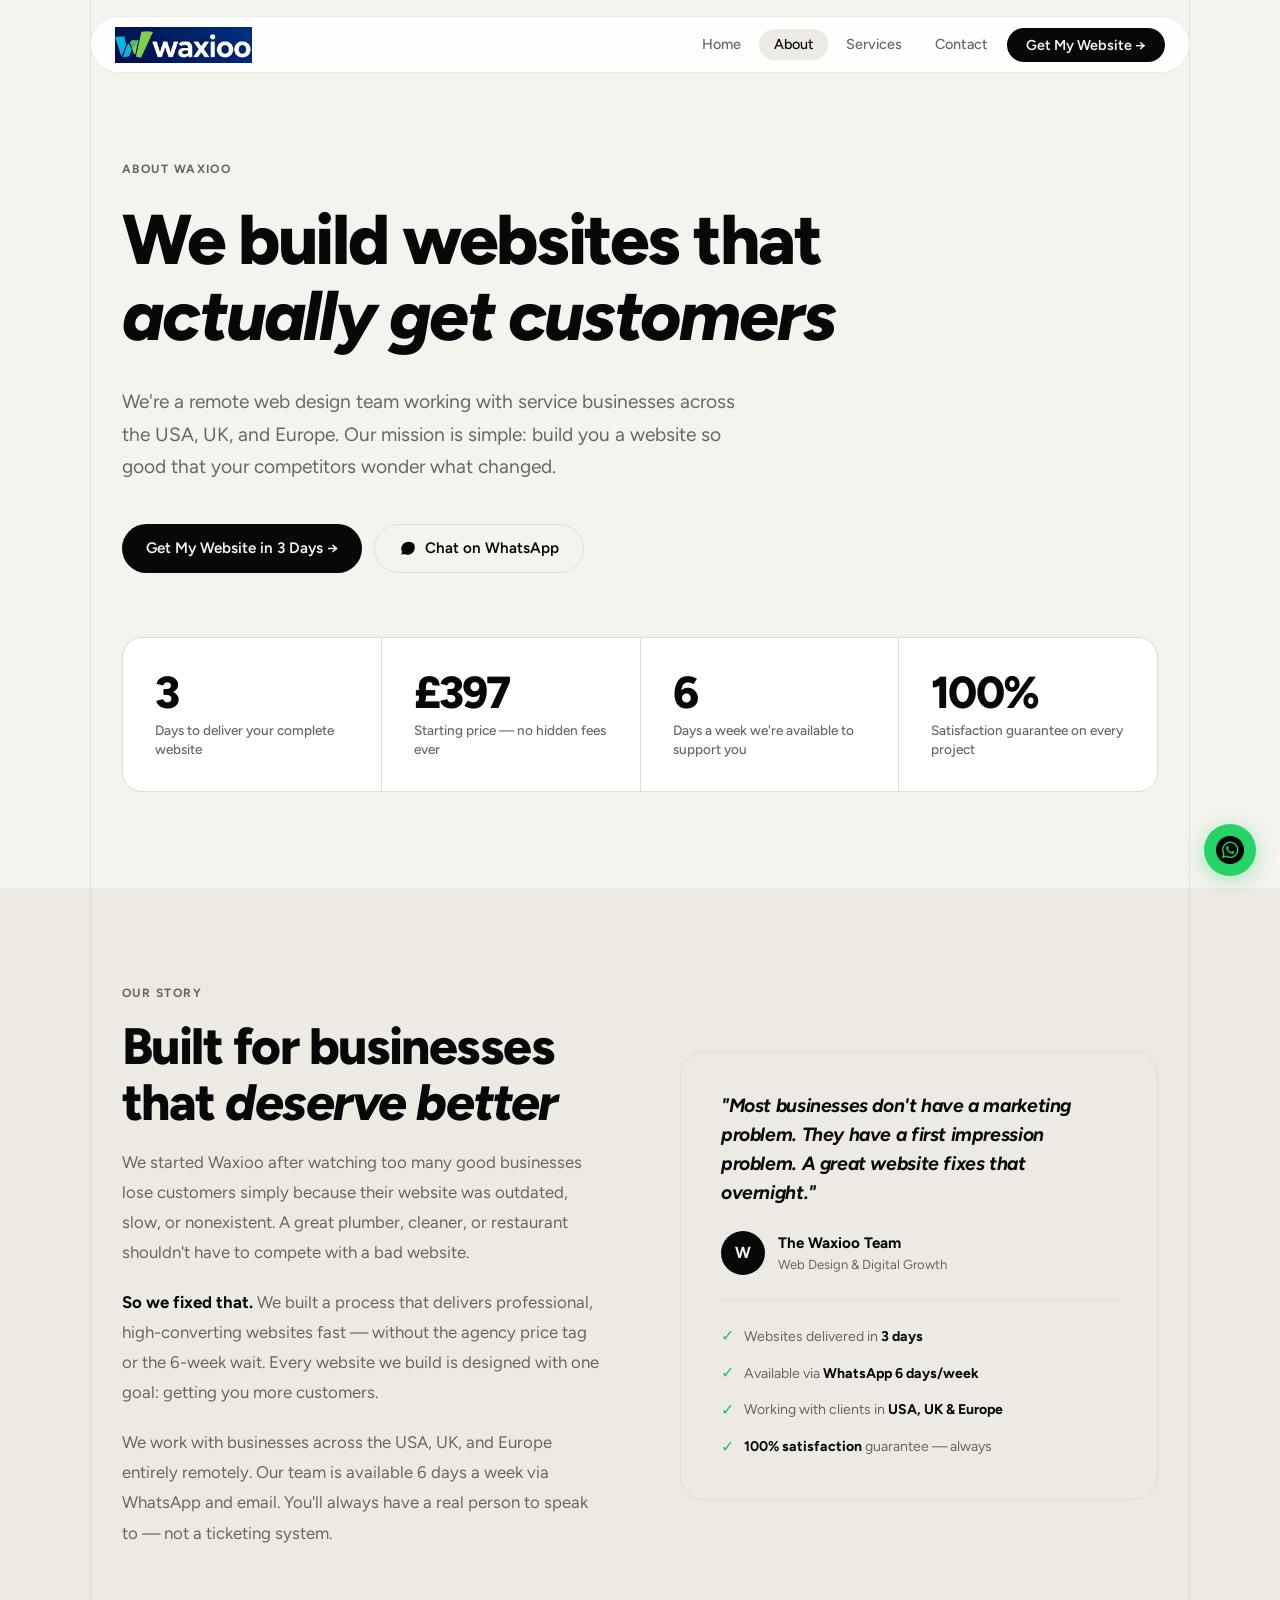
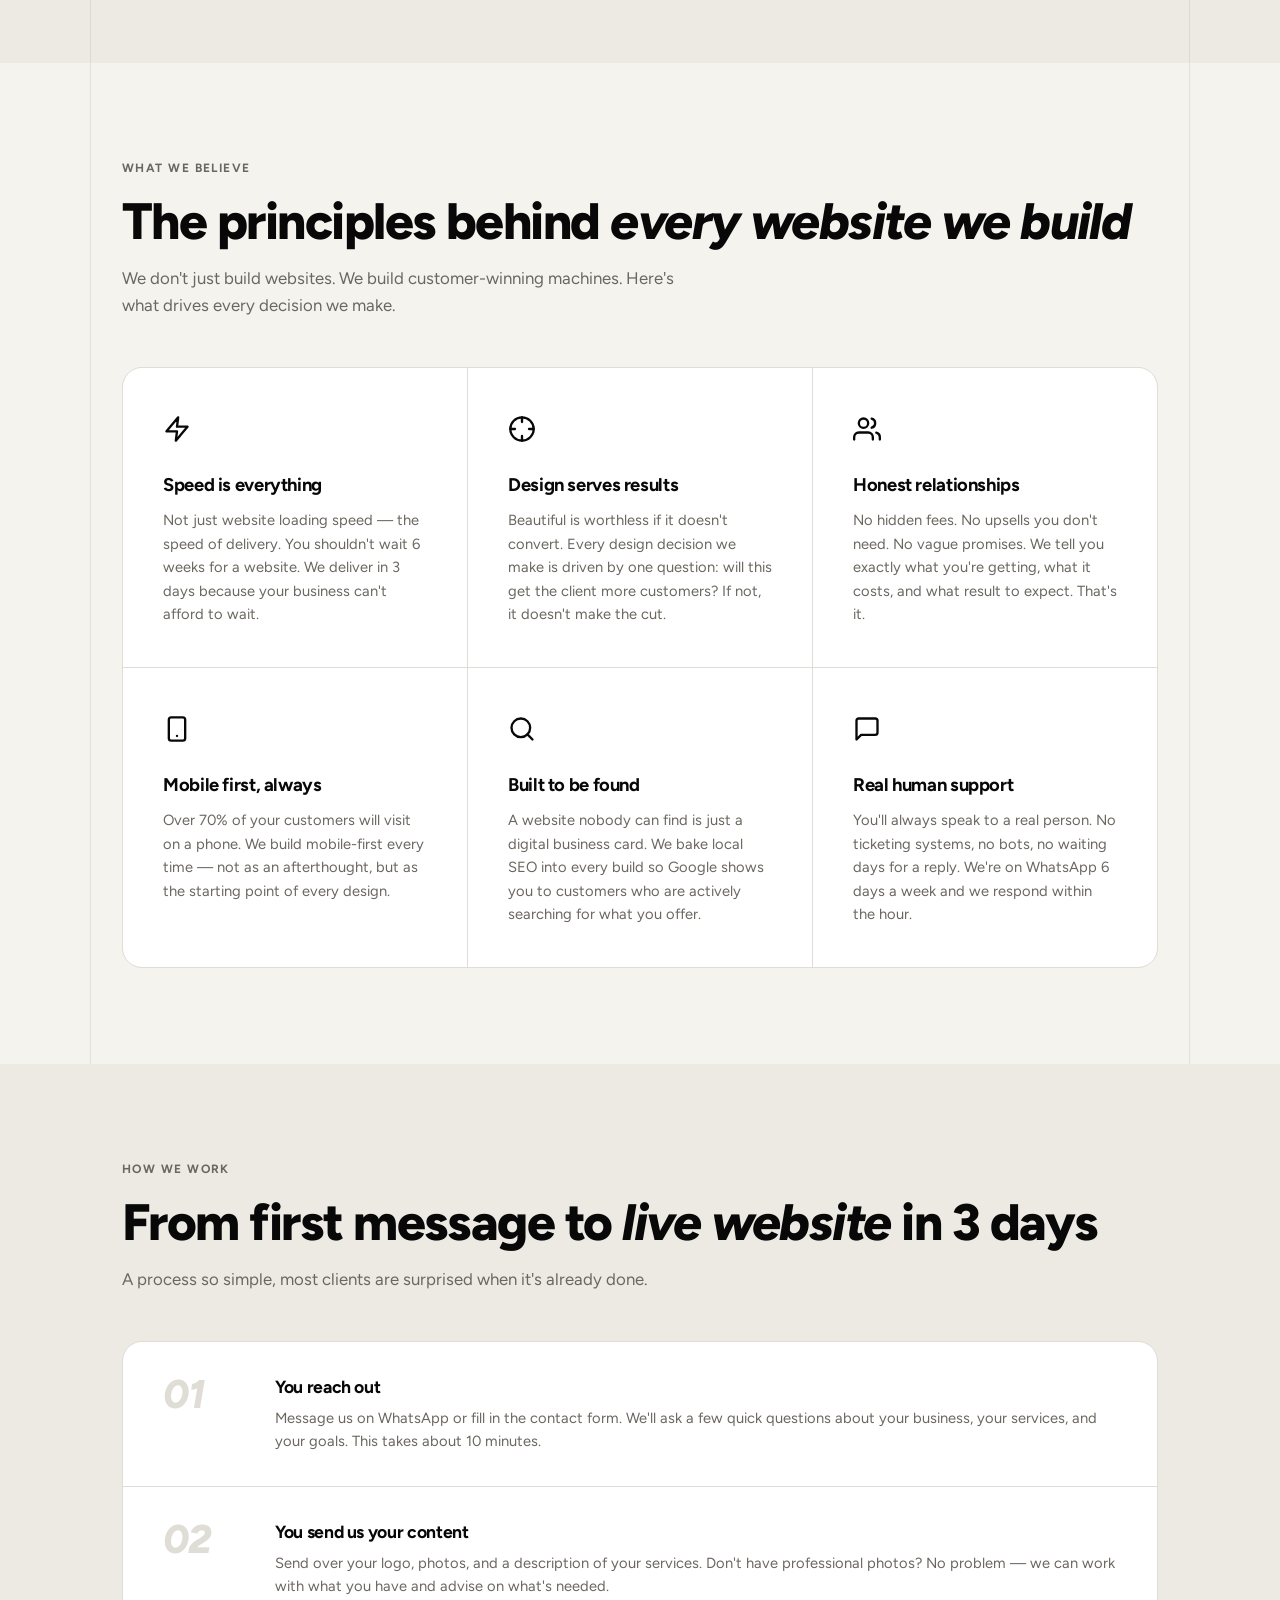
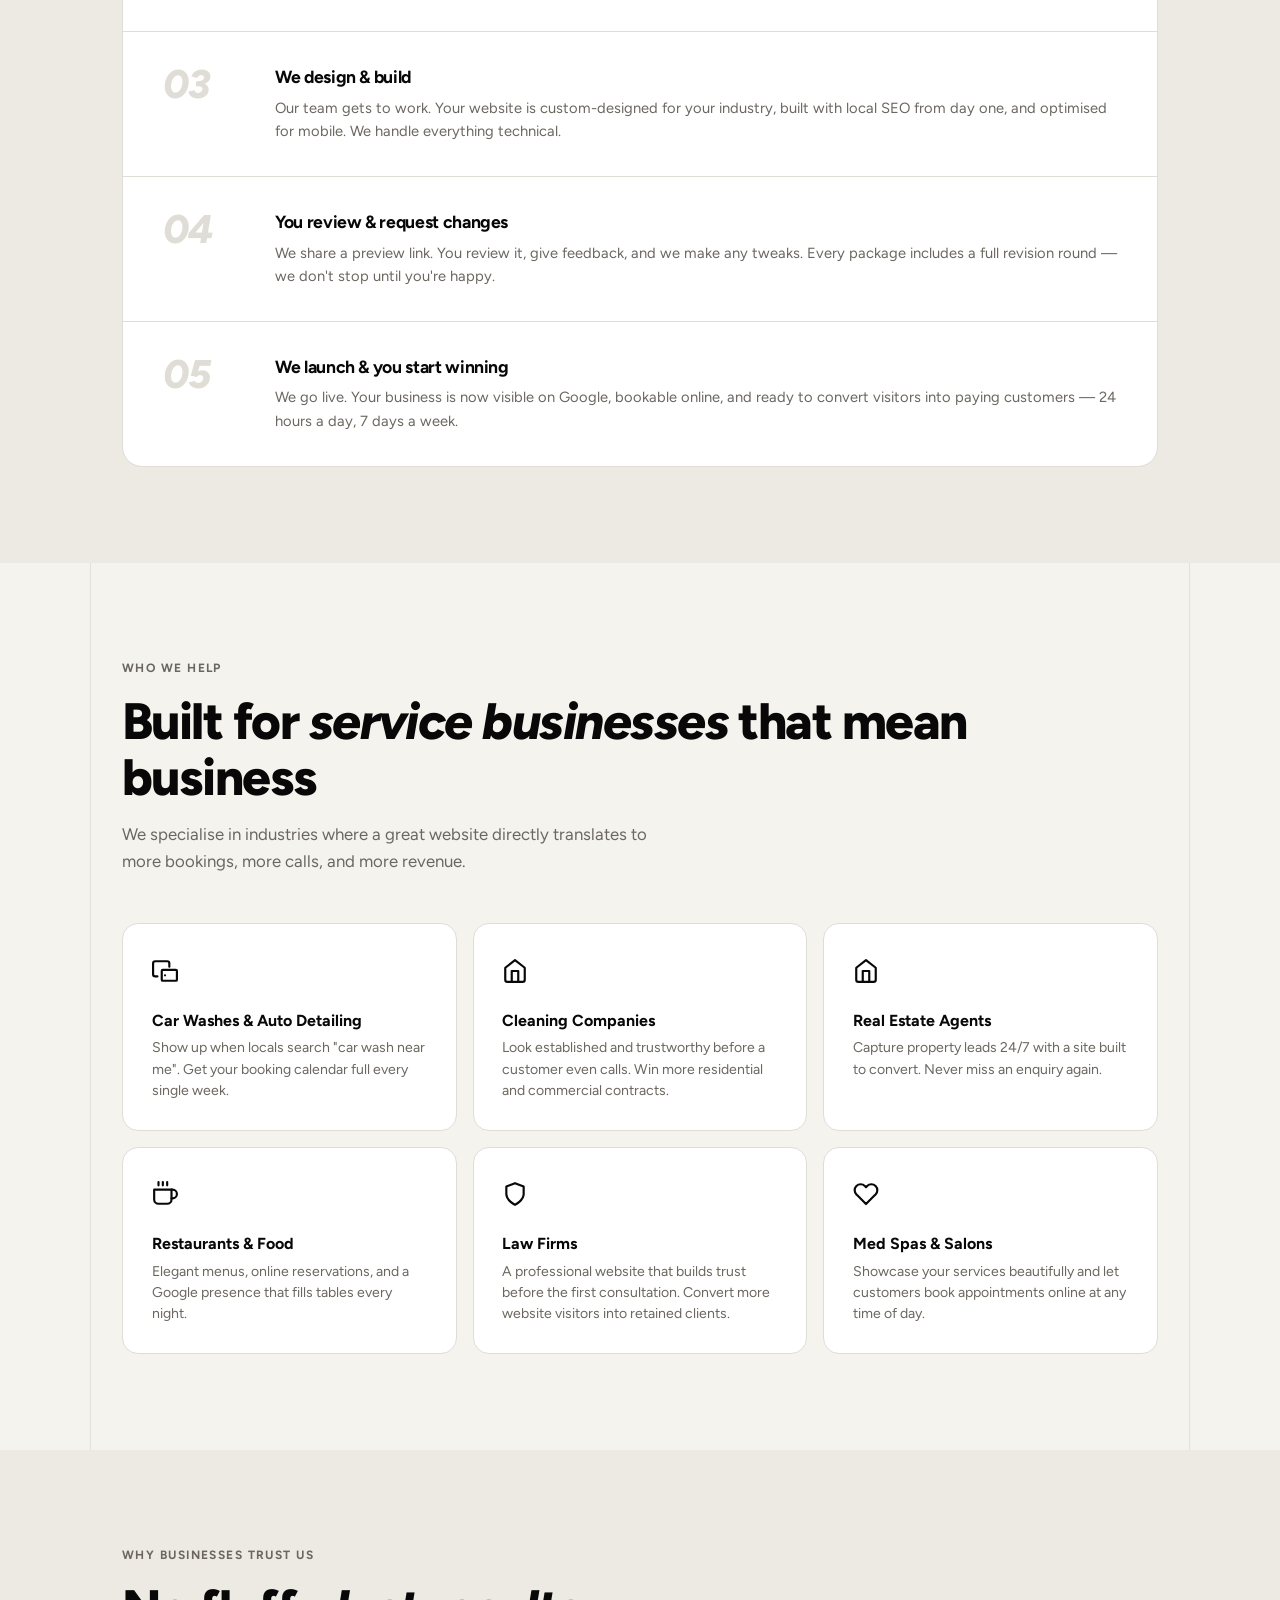
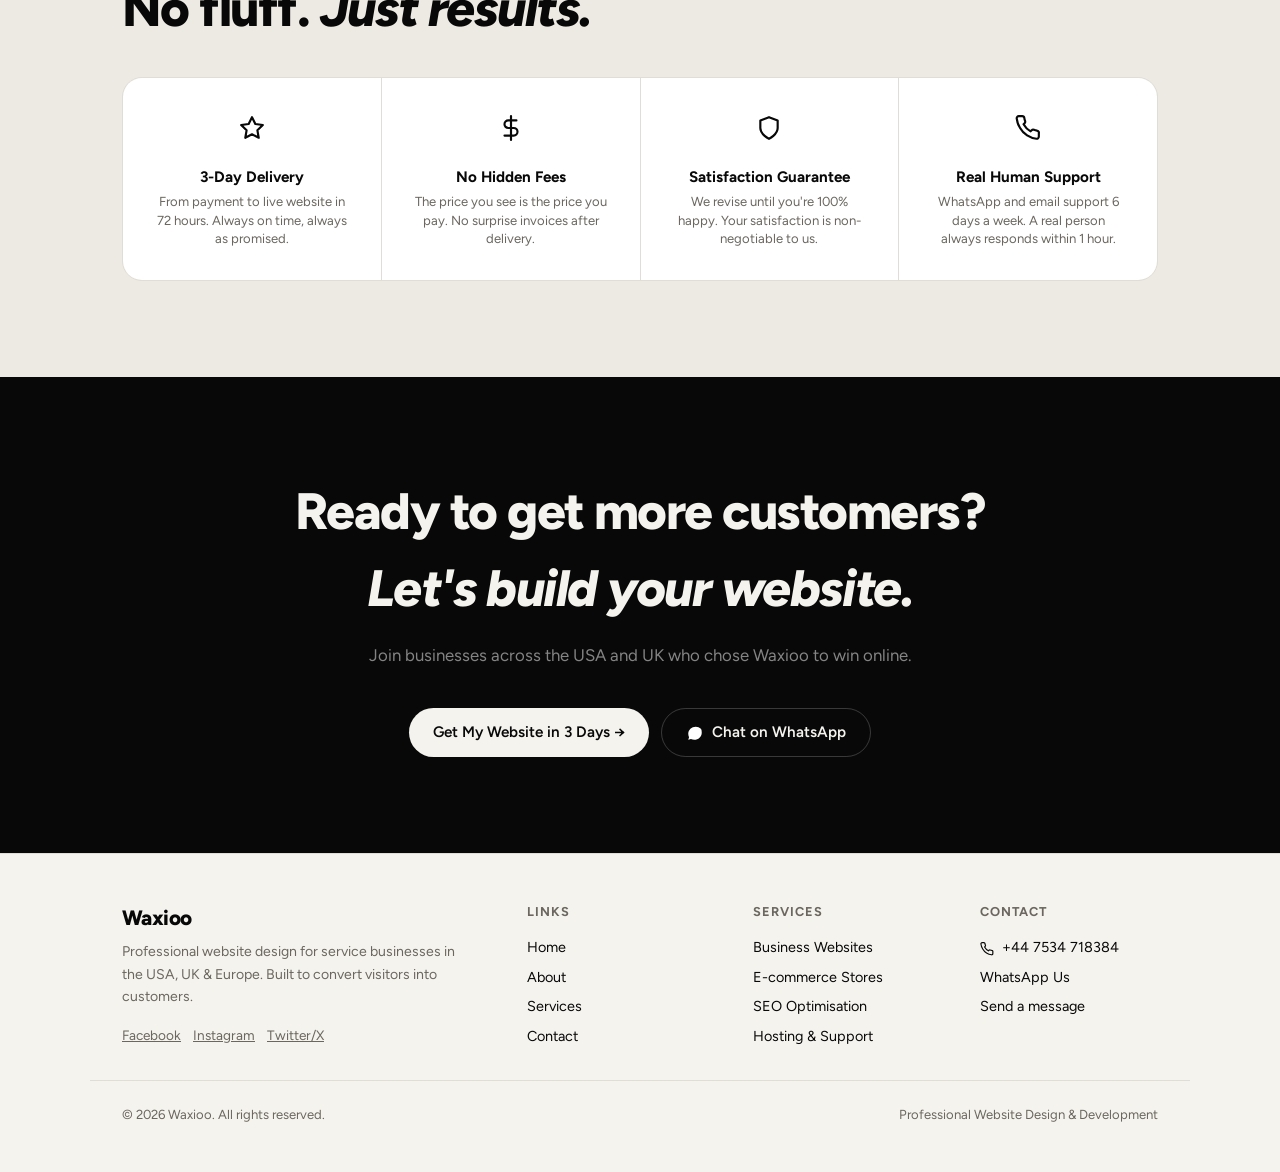
==== commit 6528ef62: "Update index.html" ====
--- a/about/index.html
+++ b/about/index.html
@@ -475,7 +475,7 @@
           <div class="stat-label">Days to deliver your complete website</div>
         </div>
         <div class="stat-card">
-          <div class="stat-num">$397</div>
+          <div class="stat-num">£397</div>
           <div class="stat-label">Starting price — no hidden fees ever</div>
         </div>
         <div class="stat-card">
@@ -780,4 +780,4 @@
     document.querySelectorAll('.reveal').forEach(el => observer.observe(el));
   </script>
 </body>
-</html>+</html>
